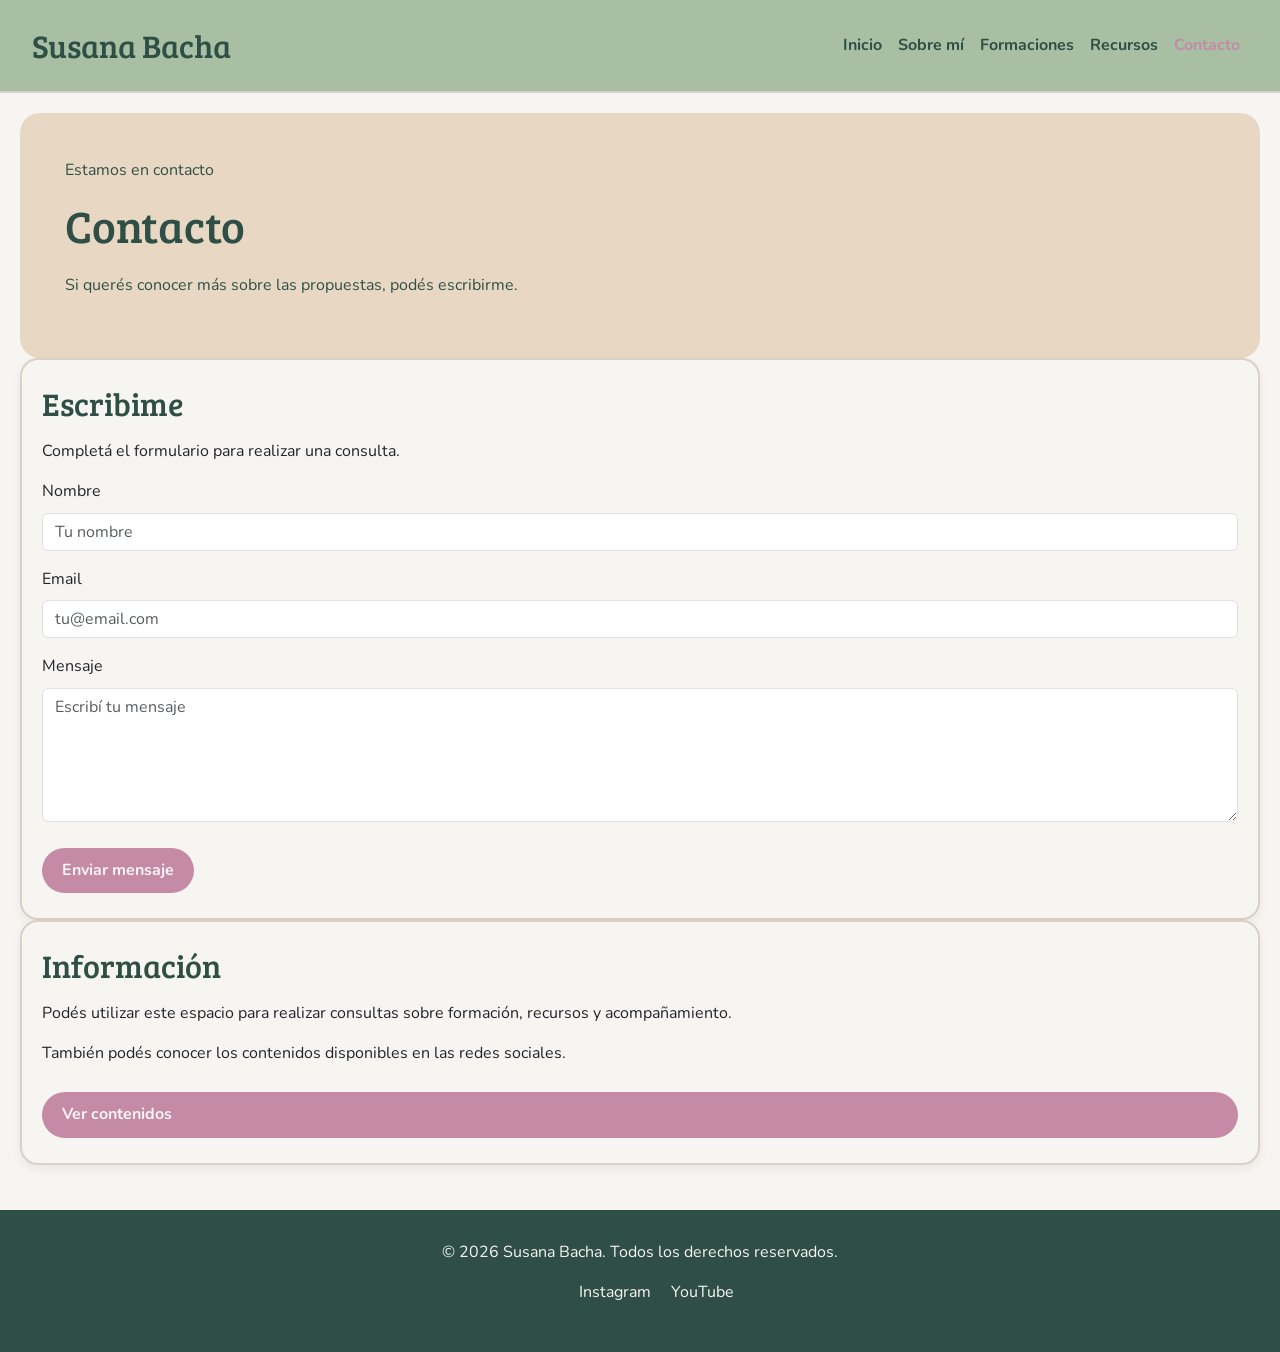
==== pages/contacto.html @ 761ca7cb "refactor: create SCSS architecture" ====
<!DOCTYPE html>
<html lang="es">

<head>

    <meta charset="UTF-8">
    <meta name="viewport" content="width=device-width, initial-scale=1.0">

    <meta
        name="description"
        content="Contacto de Susana Bacha para conocer propuestas de formación en Acompañamiento Terapéutico.">

    <!-- Bootstrap CSS -->
    <link
        href="https://cdn.jsdelivr.net/npm/bootstrap@5.3.8/dist/css/bootstrap.min.css"
        rel="stylesheet">

    <!-- Google Fonts -->
    <link
        href="https://fonts.googleapis.com/css2?family=Bree+Serif&family=Nunito:wght@400;600;700&display=swap"
        rel="stylesheet">

    <!-- CSS propio -->
    <link rel="stylesheet" href="../styles/styles.css">

    <title>Contacto | Susana Bacha</title>

</head>

<body>

    <!-- NAVBAR -->
    <nav class="navbar navbar-expand-lg site-navbar">

        <div class="container-fluid">

            <a
                class="navbar-brand site-brand"
                href="../index.html">
                Susana Bacha
            </a>

            <button
                class="navbar-toggler"
                type="button"
                data-bs-toggle="collapse"
                data-bs-target="#mainNavbar"
                aria-controls="mainNavbar"
                aria-expanded="false"
                aria-label="Abrir navegación">

                <span class="navbar-toggler-icon"></span>

            </button>


            <div
                class="collapse navbar-collapse"
                id="mainNavbar">

                <ul class="navbar-nav ms-auto">

                    <li class="nav-item">
                        <a
                            class="nav-link"
                            href="../index.html">
                            Inicio
                        </a>
                    </li>

                    <li class="nav-item">
                        <a
                            class="nav-link"
                            href="sobremi.html">
                            Sobre mí
                        </a>
                    </li>

                    <li class="nav-item">
                        <a
                            class="nav-link"
                            href="formaciones.html">
                            Formaciones
                        </a>
                    </li>

                    <li class="nav-item">
                        <a
                            class="nav-link"
                            href="recursos.html">
                            Recursos
                        </a>
                    </li>

                    <li class="nav-item">
                        <a
                            class="nav-link active"
                            href="contacto.html">
                            Contacto
                        </a>
                    </li>

                </ul>

            </div>

        </div>

    </nav>


    <main class="inner-page">

        <!-- HERO -->
        <section class="hero">

            <div class="hero-content">

                <p class="eyebrow">
                    Estamos en contacto
                </p>

                <h1>
                    Contacto
                </h1>

                <p>
                    Si querés conocer más sobre las propuestas,
                    podés escribirme.
                </p>

            </div>

        </section>


        <!-- CONTACTO -->
        <section class="contact-grid">

            <article class="card">

                <h2>
                    Escribime
                </h2>

                <p>
                    Completá el formulario para realizar una consulta.
                </p>


                <form>

                    <div class="mb-3">

                        <label
                            for="nombre"
                            class="form-label">
                            Nombre
                        </label>

                        <input
                            type="text"
                            class="form-control"
                            id="nombre"
                            placeholder="Tu nombre"
                            required>

                    </div>


                    <div class="mb-3">

                        <label
                            for="email"
                            class="form-label">
                            Email
                        </label>

                        <input
                            type="email"
                            class="form-control"
                            id="email"
                            placeholder="tu@email.com"
                            required>

                    </div>


                    <div class="mb-3">

                        <label
                            for="mensaje"
                            class="form-label">
                            Mensaje
                        </label>

                        <textarea
                            class="form-control"
                            id="mensaje"
                            rows="5"
                            placeholder="Escribí tu mensaje"
                            required></textarea>

                    </div>


                    <button
                        type="submit"
                        class="button-link border-0">
                        Enviar mensaje
                    </button>

                </form>

            </article>


            <article class="card">

                <h2>
                    Información
                </h2>

                <p>
                    Podés utilizar este espacio para realizar consultas
                    sobre formación, recursos y acompañamiento.
                </p>

                <p>
                    También podés conocer los contenidos disponibles
                    en las redes sociales.
                </p>

                <a
                    class="button-link"
                    href="https://www.youtube.com/@susana_bacha"
                    target="_blank"
                    rel="noopener">
                    Ver contenidos
                </a>

            </article>

        </section>

    </main>


    <!-- FOOTER -->
    <footer class="site-footer">

        <p>
            &copy; 2026 Susana Bacha. Todos los derechos reservados.
        </p>

        <nav>

            <ul>

                <li>
                    <a
                        href="https://www.instagram.com/susana_bacha/"
                        target="_blank"
                        rel="noopener">
                        Instagram
                    </a>
                </li>

                <li>
                    <a
                        href="https://www.youtube.com/@susana_bacha"
                        target="_blank"
                        rel="noopener">
                        YouTube
                    </a>
                </li>

            </ul>

        </nav>

    </footer>


    <!-- Bootstrap JS -->
    <script
        src="https://cdn.jsdelivr.net/npm/bootstrap@5.3.8/dist/js/bootstrap.bundle.min.js">
    </script>

</body>

</html>
---- styles/styles.css ----
@import url("https://fonts.googleapis.com/css2?family=Bree+Serif&family=Nunito:wght@400;600;700&display=swap");
body {
  font-family: "Nunito", Arial, sans-serif;
}

h1,
h2,
h3 {
  font-family: "Bree Serif", Georgia, serif;
  color: #2F4F46;
}

h1 {
  font-size: 2.2rem;
  margin-bottom: 20px;
}

h2 {
  font-size: 1.8rem;
  margin-bottom: 15px;
}

h3 {
  font-size: 1.4rem;
  margin-bottom: 10px;
}

p {
  font-size: 1rem;
  margin-bottom: 15px;
}

a {
  text-decoration: none;
}

@media (min-width: 1024px) {
  h1 {
    font-size: 2.8rem;
  }
  h2 {
    font-size: 2rem;
  }
}
* {
  margin: 0;
  padding: 0;
  box-sizing: border-box;
}

body {
  background-color: #F7F5F2;
  color: #2F4F46;
  line-height: 1.6;
}

main {
  width: 100%;
  padding: 20px;
}

.content-section {
  width: 100%;
  padding: 20px 0;
}

.section-content {
  background-color: #F7F5F2;
  padding: 25px 20px;
  border: 2px solid #DCCFC4;
  border-radius: 18px;
}

.section-heading {
  margin-bottom: 20px;
}

.feature-list {
  background-color: #E8D8C3;
  padding: 25px 25px 25px 45px;
  border-radius: 18px;
  display: flex;
  flex-direction: column;
  gap: 10px;
}
.feature-list li {
  margin: 0;
}

.home-grid,
.formations-grid {
  display: grid;
  grid-template-columns: 1fr;
  gap: 25px;
  width: 100%;
}

@media (min-width: 1024px) {
  .home-grid {
    max-width: 1200px;
    margin: 0 auto;
    grid-template-columns: 1fr 1fr;
    grid-template-areas: "hero hero" "about resources" "featured featured";
    gap: 35px;
  }
  .home-grid .hero {
    grid-area: hero;
  }
  .home-grid .about-section {
    grid-area: about;
  }
  .home-grid .resources-section {
    grid-area: resources;
  }
  .home-grid .featured-section {
    grid-area: featured;
  }
  .formations-grid {
    max-width: 1200px;
    margin: 0 auto;
    grid-template-columns: 1fr 1fr 1fr;
    grid-template-areas: "hero hero hero" "intro intro intro" "courses courses courses" "benefits benefits benefits";
    gap: 35px;
  }
  .formations-grid .hero {
    grid-area: hero;
  }
  .formations-grid .formations-intro {
    grid-area: intro;
  }
  .formations-grid .courses-section {
    grid-area: courses;
  }
  .formations-grid .benefits-section {
    grid-area: benefits;
  }
}
.hero {
  background-color: #E8D8C3;
  padding: 30px 20px;
  border-radius: 20px;
  display: flex;
  flex-direction: column;
  justify-content: center;
  align-items: center;
  gap: 25px;
  text-align: center;
}

.hero-content {
  flex: 1;
}
.hero-content p {
  max-width: 650px;
}

.hero figure {
  width: 100%;
  display: flex;
  flex-direction: column;
  align-items: center;
  gap: 10px;
}

.hero img {
  width: 100%;
  max-width: 400px;
  border-radius: 20px;
}

.hero figcaption {
  font-size: 0.9rem;
}

@media (min-width: 1024px) {
  .hero {
    flex-direction: row;
    justify-content: space-between;
    align-items: center;
    padding: 45px;
    gap: 50px;
    text-align: left;
  }
  .hero figure {
    flex: 0 1 400px;
  }
}
.site-navbar {
  background-color: #A8BFA3;
  padding: 15px 20px;
  border-bottom: 2px solid #DCCFC4;
}
.site-navbar .site-brand {
  font-family: "Bree Serif", Georgia, serif;
  font-size: 2rem;
  color: #2F4F46;
}
.site-navbar .nav-link {
  color: #2F4F46;
  font-weight: 700;
  padding: 8px 12px;
  border-radius: 8px;
  transition: background-color 0.3s ease, color 0.3s ease, transform 0.2s ease;
}
.site-navbar .nav-link:hover {
  background-color: #E8D8C3;
  color: #C58AA5;
  transform: translateY(-2px);
}
.site-navbar .nav-link:focus {
  background-color: #E8D8C3;
  color: #2F4F46;
  outline: 2px solid #C58AA5;
  outline-offset: 2px;
}
.site-navbar .nav-link:active {
  background-color: #C58AA5;
  color: #F7F5F2;
}
.site-navbar .nav-link.active {
  color: #C58AA5;
}
.site-navbar .navbar-toggler {
  border: 2px solid #2F4F46;
  padding: 8px;
  transition: background-color 0.3s ease, transform 0.2s ease;
}
.site-navbar .navbar-toggler:hover {
  background-color: #E8D8C3;
  transform: scale(1.05);
}
.site-navbar .navbar-toggler:focus {
  box-shadow: 0 0 0 3px rgba(197, 138, 165, 0.35);
}
.site-navbar .navbar-toggler:active {
  background-color: #C58AA5;
}

.site-footer {
  background-color: #2F4F46;
  color: #F7F5F2;
  padding: 30px 20px;
  margin-top: 25px;
  text-align: center;
}
.site-footer p {
  margin-bottom: 15px;
}
.site-footer a {
  color: #F7F5F2;
  transition: color 0.3s ease, transform 0.2s ease;
}
.site-footer a:hover {
  color: #C58AA5;
}
.site-footer a:focus {
  color: #C58AA5;
  outline: 2px solid #C58AA5;
  outline-offset: 3px;
}
.site-footer a:active {
  color: #E8D8C3;
}
.site-footer ul {
  list-style: none;
  display: flex;
  justify-content: center;
  align-items: center;
  gap: 20px;
}

.button-link {
  display: inline-block;
  background-color: #C58AA5;
  color: #F7F5F2;
  padding: 10px 20px;
  border-radius: 25px;
  font-weight: 700;
  margin-top: 10px;
  transition: background-color 0.3s ease, color 0.3s ease, transform 0.2s ease, box-shadow 0.3s ease;
}
.button-link:hover {
  background-color: #2F4F46;
  color: #F7F5F2;
  transform: translateY(-2px);
  box-shadow: 0 5px 12px rgba(47, 79, 70, 0.2);
}
.button-link:focus {
  background-color: #2F4F46;
  color: #F7F5F2;
  outline: 3px solid #C58AA5;
  outline-offset: 3px;
}
.button-link:active {
  background-color: #C58AA5;
  color: #F7F5F2;
  transform: translateY(1px);
  box-shadow: none;
}

.card-container {
  display: flex;
  flex-direction: column;
  justify-content: center;
  align-items: stretch;
  gap: 20px;
}

.card {
  flex: 1;
  background-color: #F7F5F2;
  border: 2px solid #DCCFC4;
  border-radius: 18px;
  padding: 25px 20px;
  box-shadow: 0 4px 10px rgba(47, 79, 70, 0.08);
  transition: transform 0.3s ease, box-shadow 0.3s ease, border-color 0.3s ease;
}
.card:hover {
  transform: translateY(-5px);
  border-color: #C58AA5;
  box-shadow: 0 8px 20px rgba(47, 79, 70, 0.15);
}
.card:focus-within {
  border-color: #C58AA5;
  box-shadow: 0 0 0 4px rgba(197, 138, 165, 0.2);
}

@media (min-width: 1024px) {
  .card-container {
    flex-direction: row;
    justify-content: center;
    align-items: stretch;
    gap: 25px;
  }
}
.custom-carousel {
  max-width: 900px;
  margin: 25px auto 0;
  overflow: hidden;
  border-radius: 20px;
  box-shadow: 0 5px 15px rgba(47, 79, 70, 0.15);
}
.custom-carousel .carousel-item img {
  width: 100%;
  height: 350px;
  object-fit: cover;
}
.custom-carousel .carousel-caption {
  background-color: rgba(47, 79, 70, 0.78);
  padding: 15px;
  border-radius: 12px;
}
.custom-carousel .carousel-caption h3 {
  color: #F7F5F2;
  margin-bottom: 5px;
}
.custom-carousel .carousel-caption p {
  color: #F7F5F2;
  margin-bottom: 0;
}
.custom-carousel .carousel-control-prev,
.custom-carousel .carousel-control-next {
  transition: background-color 0.3s ease, opacity 0.3s ease;
}
.custom-carousel .carousel-control-prev:hover,
.custom-carousel .carousel-control-next:hover {
  background-color: rgba(47, 79, 70, 0.2);
}
.custom-carousel .carousel-control-prev:focus,
.custom-carousel .carousel-control-next:focus {
  outline: 3px solid #C58AA5;
  outline-offset: -3px;
}
.custom-carousel .carousel-control-prev:active,
.custom-carousel .carousel-control-next:active {
  background-color: rgba(197, 138, 165, 0.5);
}
.custom-carousel .carousel-indicators button {
  transition: opacity 0.3s ease, transform 0.2s ease;
}
.custom-carousel .carousel-indicators button:hover {
  transform: scale(1.2);
}
.custom-carousel .carousel-indicators button:focus {
  outline: 2px solid #C58AA5;
  outline-offset: 3px;
}

@media (min-width: 1024px) {
  .custom-carousel .carousel-item img {
    height: 450px;
  }
}

/*# sourceMappingURL=styles.css.map */
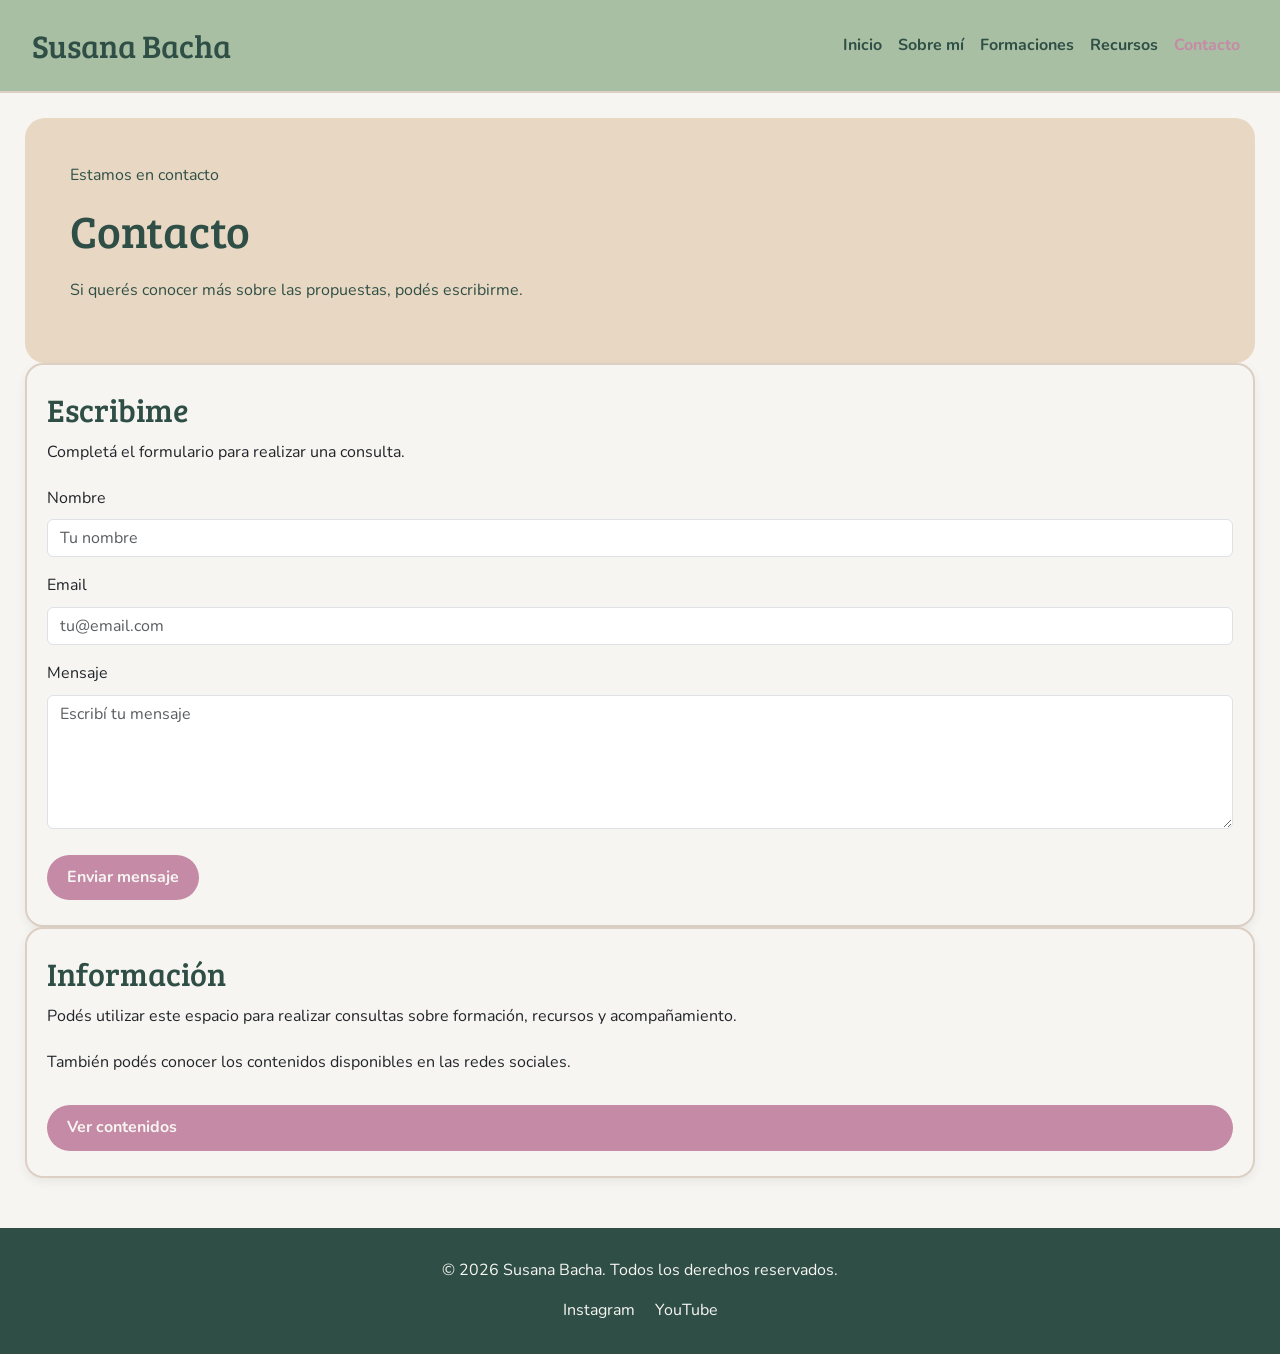
==== commit 6182da4d: "feat: add animations and full responsive design" ====
--- a/pages/contacto.html
+++ b/pages/contacto.html
@@ -13,6 +13,11 @@
     <!-- Bootstrap CSS -->
     <link
         href="https://cdn.jsdelivr.net/npm/bootstrap@5.3.8/dist/css/bootstrap.min.css"
+        rel="stylesheet">
+
+    <!-- AOS Animation Library -->
+    <link
+        href="https://unpkg.com/aos@2.3.4/dist/aos.css"
         rel="stylesheet">
 
     <!-- Google Fonts -->
@@ -112,7 +117,10 @@
     <main class="inner-page">
 
         <!-- HERO -->
-        <section class="hero">
+        <section
+            class="hero"
+            data-aos="fade-up"
+            data-aos-duration="800">
 
             <div class="hero-content">
 
@@ -137,7 +145,10 @@
         <!-- CONTACTO -->
         <section class="contact-grid">
 
-            <article class="card">
+            <article
+                class="card"
+                data-aos="fade-right"
+                data-aos-delay="100">
 
                 <h2>
                     Escribime
@@ -215,7 +226,10 @@
             </article>
 
 
-            <article class="card">
+            <article
+                class="card"
+                data-aos="fade-left"
+                data-aos-delay="200">
 
                 <h2>
                     Información
@@ -287,6 +301,19 @@
         src="https://cdn.jsdelivr.net/npm/bootstrap@5.3.8/dist/js/bootstrap.bundle.min.js">
     </script>
 
+    <!-- AOS Animation Library -->
+    <script
+        src="https://unpkg.com/aos@2.3.4/dist/aos.js">
+    </script>
+
+    <script>
+        AOS.init({
+            duration: 800,
+            once: true,
+            offset: 80
+        });
+    </script>
+
 </body>
 
 </html>
--- a/styles/styles.css
+++ b/styles/styles.css
@@ -1,4 +1,9 @@
 @import url("https://fonts.googleapis.com/css2?family=Bree+Serif&family=Nunito:wght@400;600;700&display=swap");
+.card:focus-visible, .button-link:focus-visible, .site-navbar .site-brand:focus-visible, .site-navbar .nav-link:focus-visible {
+  outline: 3px solid #C58AA5;
+  outline-offset: 3px;
+}
+
 body {
   font-family: "Nunito", Arial, sans-serif;
 }
@@ -12,21 +17,25 @@
 
 h1 {
   font-size: 2.2rem;
+  line-height: 1.2;
   margin-bottom: 20px;
 }
 
 h2 {
   font-size: 1.8rem;
+  line-height: 1.25;
   margin-bottom: 15px;
 }
 
 h3 {
   font-size: 1.4rem;
+  line-height: 1.3;
   margin-bottom: 10px;
 }
 
 p {
   font-size: 1rem;
+  line-height: 1.6;
   margin-bottom: 15px;
 }
 
@@ -34,12 +43,46 @@
   text-decoration: none;
 }
 
+@media (max-width: 575.98px) {
+  h1 {
+    font-size: 1.9rem;
+  }
+  h2 {
+    font-size: 1.55rem;
+  }
+  h3 {
+    font-size: 1.25rem;
+  }
+  p {
+    font-size: 0.95rem;
+    line-height: 1.5;
+  }
+}
+@media (min-width: 768px) {
+  h1 {
+    font-size: 2.4rem;
+  }
+  h2 {
+    font-size: 1.9rem;
+  }
+  h3 {
+    font-size: 1.45rem;
+  }
+}
 @media (min-width: 1024px) {
   h1 {
     font-size: 2.8rem;
   }
   h2 {
     font-size: 2rem;
+  }
+  h3 {
+    font-size: 1.4rem;
+  }
+}
+@media (prefers-reduced-motion: reduce) {
+  html {
+    scroll-behavior: auto;
   }
 }
 * {
@@ -52,6 +95,7 @@
   background-color: #F7F5F2;
   color: #2F4F46;
   line-height: 1.6;
+  overflow-x: hidden;
 }
 
 main {
@@ -95,6 +139,55 @@
   width: 100%;
 }
 
+@media (max-width: 575.98px) {
+  main {
+    padding: 10px;
+  }
+  .content-section {
+    padding: 10px 0;
+  }
+  .section-content {
+    padding: 20px 10px;
+    border-radius: 12px;
+  }
+  .feature-list {
+    padding: 20px 20px 20px 30px;
+  }
+  .home-grid,
+  .formations-grid {
+    gap: 20px;
+  }
+}
+@media (min-width: 768px) {
+  main {
+    padding: 25px;
+  }
+  .content-section {
+    padding: 20px 0;
+  }
+  .section-content {
+    padding: 35px 25px;
+  }
+  .home-grid,
+  .formations-grid {
+    gap: 25px;
+  }
+  .home-grid {
+    grid-template-columns: 1fr 1fr;
+  }
+  .home-grid .about-section,
+  .home-grid .resources-section {
+    min-width: 0;
+  }
+  .formations-grid {
+    grid-template-columns: 1fr 1fr;
+  }
+  .formations-grid .formations-intro,
+  .formations-grid .courses-section,
+  .formations-grid .benefits-section {
+    min-width: 0;
+  }
+}
 @media (min-width: 1024px) {
   .home-grid {
     max-width: 1200px;
@@ -131,8 +224,50 @@
   .formations-grid .courses-section {
     grid-area: courses;
   }
+  .formations-grid .courses-section .card-container {
+    grid-column: 1/-1;
+  }
   .formations-grid .benefits-section {
     grid-area: benefits;
+  }
+}
+img,
+video,
+iframe {
+  max-width: 100%;
+  height: auto;
+}
+
+input,
+textarea,
+select {
+  max-width: 100%;
+}
+
+.card,
+.section-content,
+.hero {
+  min-width: 0;
+}
+
+@media (prefers-reduced-motion: reduce) {
+  *,
+  *::before,
+  *::after {
+    scroll-behavior: auto !important;
+    animation-duration: 0.01ms !important;
+    animation-iteration-count: 1 !important;
+    transition-duration: 0.01ms !important;
+  }
+}
+@keyframes hero-entrance {
+  from {
+    opacity: 0;
+    transform: translateY(20px);
+  }
+  to {
+    opacity: 1;
+    transform: translateY(0);
   }
 }
 .hero {
@@ -145,6 +280,7 @@
   align-items: center;
   gap: 25px;
   text-align: center;
+  animation: hero-entrance 0.8s ease-out both;
 }
 
 .hero-content {
@@ -161,28 +297,61 @@
   align-items: center;
   gap: 10px;
 }
-
-.hero img {
+.hero figure img {
   width: 100%;
   max-width: 400px;
   border-radius: 20px;
+  transition: transform 0.3s ease, box-shadow 0.3s ease;
+}
+.hero figure img:hover {
+  transform: scale(1.02);
+  box-shadow: 0 8px 20px rgba(47, 79, 70, 0.15);
 }
 
 .hero figcaption {
   font-size: 0.9rem;
 }
 
+@media (max-width: 575.98px) {
+  .hero {
+    padding: 25px 10px;
+    gap: 20px;
+  }
+  .hero-content p {
+    max-width: 100%;
+  }
+  .hero figure img {
+    max-width: 100%;
+  }
+}
+@media (min-width: 768px) {
+  .hero {
+    padding: 30px 25px;
+    gap: 35px;
+  }
+}
 @media (min-width: 1024px) {
   .hero {
     flex-direction: row;
     justify-content: space-between;
     align-items: center;
     padding: 45px;
-    gap: 50px;
+    gap: 30px;
     text-align: left;
   }
   .hero figure {
     flex: 0 1 400px;
+  }
+}
+@media (prefers-reduced-motion: reduce) {
+  .hero {
+    animation: none;
+  }
+  .hero figure img {
+    transition: none;
+  }
+  .hero figure img:hover {
+    transform: none;
   }
 }
 .site-navbar {
@@ -235,6 +404,18 @@
 .site-navbar .navbar-toggler:active {
   background-color: #C58AA5;
 }
+@media (min-width: 768px) {
+  .site-navbar {
+    padding-left: 25px;
+    padding-right: 25px;
+  }
+}
+@media (min-width: 1024px) {
+  .site-navbar {
+    padding-left: 20px;
+    padding-right: 20px;
+  }
+}
 
 .site-footer {
   background-color: #2F4F46;
@@ -253,7 +434,7 @@
 .site-footer a:hover {
   color: #C58AA5;
 }
-.site-footer a:focus {
+.site-footer a:focus-visible {
   color: #C58AA5;
   outline: 2px solid #C58AA5;
   outline-offset: 3px;
@@ -267,8 +448,34 @@
   justify-content: center;
   align-items: center;
   gap: 20px;
-}
-
+  padding: 0;
+  margin: 0;
+  flex-wrap: wrap;
+}
+@media (min-width: 768px) {
+  .site-footer {
+    padding-left: 25px;
+    padding-right: 25px;
+  }
+}
+@media (min-width: 1024px) {
+  .site-footer {
+    padding-left: 20px;
+    padding-right: 20px;
+  }
+}
+
+@media (max-width: 575.98px) {
+  .site-footer {
+    padding: 25px 10px;
+  }
+  .site-footer ul {
+    gap: 10px;
+  }
+  .site-footer p {
+    font-size: 0.9rem;
+  }
+}
 .button-link {
   display: inline-block;
   background-color: #C58AA5;
@@ -277,19 +484,19 @@
   border-radius: 25px;
   font-weight: 700;
   margin-top: 10px;
-  transition: background-color 0.3s ease, color 0.3s ease, transform 0.2s ease, box-shadow 0.3s ease;
+  transition: transform 0.3s ease, box-shadow 0.3s ease;
+}
+.button-link:hover {
+  transform: translateY(-2px);
+  box-shadow: 0 5px 12px rgba(47, 79, 70, 0.2);
 }
 .button-link:hover {
   background-color: #2F4F46;
   color: #F7F5F2;
-  transform: translateY(-2px);
-  box-shadow: 0 5px 12px rgba(47, 79, 70, 0.2);
 }
 .button-link:focus {
   background-color: #2F4F46;
   color: #F7F5F2;
-  outline: 3px solid #C58AA5;
-  outline-offset: 3px;
 }
 .button-link:active {
   background-color: #C58AA5;
@@ -304,6 +511,14 @@
   justify-content: center;
   align-items: stretch;
   gap: 20px;
+}
+@media (min-width: 768px) {
+  .card-container {
+    flex-direction: row;
+    justify-content: center;
+    align-items: stretch;
+    gap: 25px;
+  }
 }
 
 .card {
@@ -313,27 +528,29 @@
   border-radius: 18px;
   padding: 25px 20px;
   box-shadow: 0 4px 10px rgba(47, 79, 70, 0.08);
-  transition: transform 0.3s ease, box-shadow 0.3s ease, border-color 0.3s ease;
+  transition: transform 0.3s ease, box-shadow 0.3s ease;
 }
 .card:hover {
   transform: translateY(-5px);
+  box-shadow: 0 8px 20px rgba(47, 79, 70, 0.15);
+}
+.card:hover {
   border-color: #C58AA5;
-  box-shadow: 0 8px 20px rgba(47, 79, 70, 0.15);
 }
 .card:focus-within {
   border-color: #C58AA5;
   box-shadow: 0 0 0 4px rgba(197, 138, 165, 0.2);
 }
-
-@media (min-width: 1024px) {
-  .card-container {
-    flex-direction: row;
-    justify-content: center;
-    align-items: stretch;
-    gap: 25px;
-  }
-}
+.card h2,
+.card h3 {
+  margin-bottom: 10px;
+}
+.card p {
+  margin-bottom: 20px;
+}
+
 .custom-carousel {
+  width: 100%;
   max-width: 900px;
   margin: 25px auto 0;
   overflow: hidden;
@@ -342,8 +559,12 @@
 }
 .custom-carousel .carousel-item img {
   width: 100%;
-  height: 350px;
+  height: 300px;
   object-fit: cover;
+  transition: transform 0.8s ease;
+}
+.custom-carousel .carousel-item.active img {
+  transform: scale(1.01);
 }
 .custom-carousel .carousel-caption {
   background-color: rgba(47, 79, 70, 0.78);
@@ -352,7 +573,7 @@
 }
 .custom-carousel .carousel-caption h3 {
   color: #F7F5F2;
-  margin-bottom: 5px;
+  margin-bottom: 10px;
 }
 .custom-carousel .carousel-caption p {
   color: #F7F5F2;
@@ -366,8 +587,8 @@
 .custom-carousel .carousel-control-next:hover {
   background-color: rgba(47, 79, 70, 0.2);
 }
-.custom-carousel .carousel-control-prev:focus,
-.custom-carousel .carousel-control-next:focus {
+.custom-carousel .carousel-control-prev:focus-visible,
+.custom-carousel .carousel-control-next:focus-visible {
   outline: 3px solid #C58AA5;
   outline-offset: -3px;
 }
@@ -381,15 +602,59 @@
 .custom-carousel .carousel-indicators button:hover {
   transform: scale(1.2);
 }
-.custom-carousel .carousel-indicators button:focus {
+.custom-carousel .carousel-indicators button:focus-visible {
   outline: 2px solid #C58AA5;
   outline-offset: 3px;
 }
 
+@media (max-width: 575.98px) {
+  .custom-carousel {
+    margin-top: 20px;
+    border-radius: 12px;
+  }
+  .custom-carousel .carousel-item img {
+    height: 230px;
+  }
+  .custom-carousel .carousel-caption {
+    left: 8%;
+    right: 8%;
+    bottom: 10px;
+    padding: 10px;
+  }
+  .custom-carousel .carousel-caption h3 {
+    font-size: 1.1rem;
+    margin-bottom: 4px;
+  }
+  .custom-carousel .carousel-caption p {
+    font-size: 0.8rem;
+    line-height: 1.3;
+  }
+  .custom-carousel .carousel-control-prev,
+  .custom-carousel .carousel-control-next {
+    width: 12%;
+  }
+}
+@media (min-width: 768px) {
+  .custom-carousel .carousel-item img {
+    height: 350px;
+  }
+  .custom-carousel .carousel-caption {
+    left: 10%;
+    right: 10%;
+  }
+}
 @media (min-width: 1024px) {
   .custom-carousel .carousel-item img {
     height: 450px;
   }
 }
+@media (prefers-reduced-motion: reduce) {
+  .custom-carousel .carousel-item img {
+    transition: none;
+  }
+  .custom-carousel .carousel-item.active img {
+    transform: none;
+  }
+}
 
 /*# sourceMappingURL=styles.css.map */
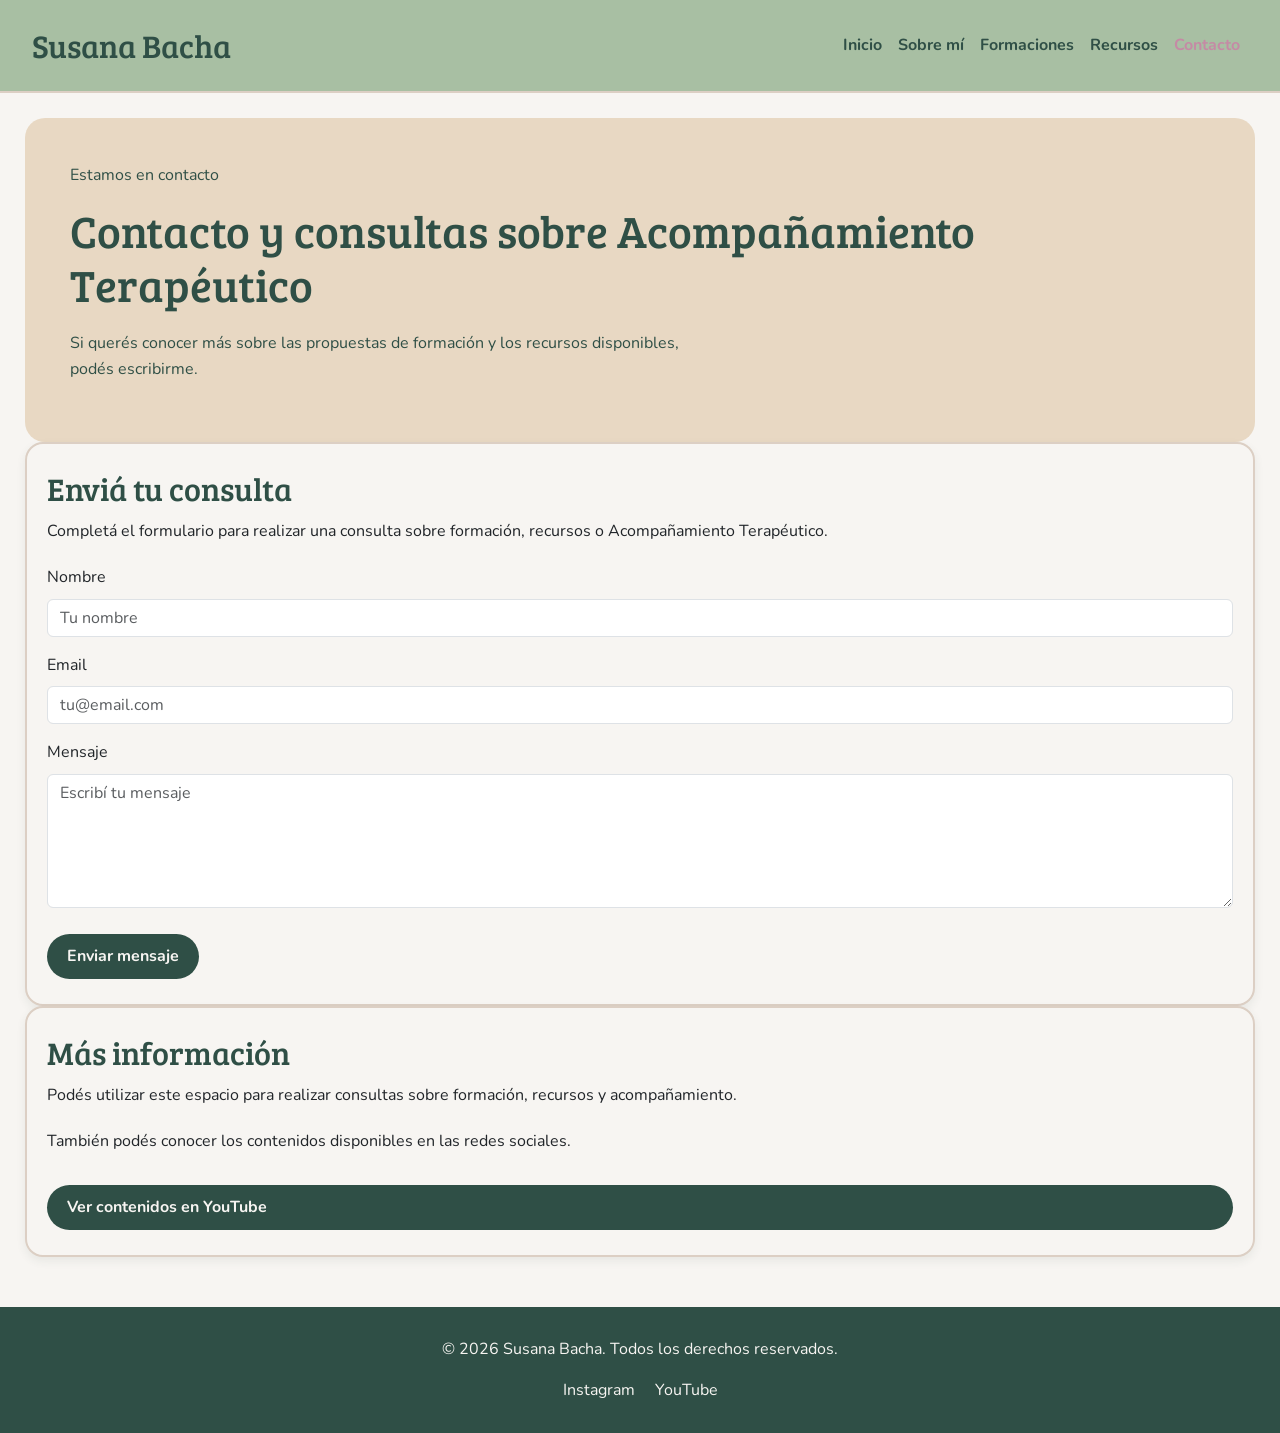
==== commit 341eff41: "Improve SEO and accessibility across pages" ====
--- a/pages/contacto.html
+++ b/pages/contacto.html
@@ -6,9 +6,11 @@
     <meta charset="UTF-8">
     <meta name="viewport" content="width=device-width, initial-scale=1.0">
 
+    <title>Contacto | Susana Bacha - Acompañamiento Terapéutico</title>
+
     <meta
         name="description"
-        content="Contacto de Susana Bacha para conocer propuestas de formación en Acompañamiento Terapéutico.">
+        content="Contactá a Susana Bacha para realizar consultas sobre formación, recursos y propuestas de Acompañamiento Terapéutico.">
 
     <!-- Bootstrap CSS -->
     <link
@@ -28,97 +30,101 @@
     <!-- CSS propio -->
     <link rel="stylesheet" href="../styles/styles.css">
 
-    <title>Contacto | Susana Bacha</title>
-
 </head>
 
 <body>
 
-    <!-- NAVBAR -->
-    <nav class="navbar navbar-expand-lg site-navbar">
-
-        <div class="container-fluid">
-
-            <a
-                class="navbar-brand site-brand"
-                href="../index.html">
-                Susana Bacha
-            </a>
-
-            <button
-                class="navbar-toggler"
-                type="button"
-                data-bs-toggle="collapse"
-                data-bs-target="#mainNavbar"
-                aria-controls="mainNavbar"
-                aria-expanded="false"
-                aria-label="Abrir navegación">
-
-                <span class="navbar-toggler-icon"></span>
-
-            </button>
-
-
-            <div
-                class="collapse navbar-collapse"
-                id="mainNavbar">
-
-                <ul class="navbar-nav ms-auto">
-
-                    <li class="nav-item">
-                        <a
-                            class="nav-link"
-                            href="../index.html">
-                            Inicio
-                        </a>
-                    </li>
-
-                    <li class="nav-item">
-                        <a
-                            class="nav-link"
-                            href="sobremi.html">
-                            Sobre mí
-                        </a>
-                    </li>
-
-                    <li class="nav-item">
-                        <a
-                            class="nav-link"
-                            href="formaciones.html">
-                            Formaciones
-                        </a>
-                    </li>
-
-                    <li class="nav-item">
-                        <a
-                            class="nav-link"
-                            href="recursos.html">
-                            Recursos
-                        </a>
-                    </li>
-
-                    <li class="nav-item">
-                        <a
-                            class="nav-link active"
-                            href="contacto.html">
-                            Contacto
-                        </a>
-                    </li>
-
-                </ul>
+    <!-- HEADER Y NAVBAR -->
+    <header>
+
+        <nav
+            class="navbar navbar-expand-lg site-navbar"
+            aria-label="Navegación principal">
+
+            <div class="container-fluid">
+
+                <a
+                    class="navbar-brand site-brand"
+                    href="../index.html">
+                    Susana Bacha
+                </a>
+
+                <button
+                    class="navbar-toggler"
+                    type="button"
+                    data-bs-toggle="collapse"
+                    data-bs-target="#mainNavbar"
+                    aria-controls="mainNavbar"
+                    aria-expanded="false"
+                    aria-label="Abrir o cerrar navegación">
+
+                    <span class="navbar-toggler-icon"></span>
+
+                </button>
+
+                <div
+                    class="collapse navbar-collapse"
+                    id="mainNavbar">
+
+                    <ul class="navbar-nav ms-auto">
+
+                        <li class="nav-item">
+                            <a
+                                class="nav-link"
+                                href="../index.html">
+                                Inicio
+                            </a>
+                        </li>
+
+                        <li class="nav-item">
+                            <a
+                                class="nav-link"
+                                href="sobremi.html">
+                                Sobre mí
+                            </a>
+                        </li>
+
+                        <li class="nav-item">
+                            <a
+                                class="nav-link"
+                                href="formaciones.html">
+                                Formaciones
+                            </a>
+                        </li>
+
+                        <li class="nav-item">
+                            <a
+                                class="nav-link"
+                                href="recursos.html">
+                                Recursos
+                            </a>
+                        </li>
+
+                        <li class="nav-item">
+                            <a
+                                class="nav-link active"
+                                href="contacto.html"
+                                aria-current="page">
+                                Contacto
+                            </a>
+                        </li>
+
+                    </ul>
+
+                </div>
 
             </div>
 
-        </div>
-
-    </nav>
-
+        </nav>
+
+    </header>
 
     <main class="inner-page">
 
         <!-- HERO -->
         <section
             class="hero"
+            aria-labelledby="main-title"
             data-aos="fade-up"
             data-aos-duration="800">
 
@@ -128,36 +134,38 @@
                     Estamos en contacto
                 </p>
 
-                <h1>
-                    Contacto
+                <h1 id="main-title">
+                    Contacto y consultas sobre Acompañamiento Terapéutico
                 </h1>
 
                 <p>
-                    Si querés conocer más sobre las propuestas,
-                    podés escribirme.
+                    Si querés conocer más sobre las propuestas de formación
+                    y los recursos disponibles, podés escribirme.
                 </p>
 
             </div>
 
         </section>
 
-
         <!-- CONTACTO -->
-        <section class="contact-grid">
+        <section
+            class="contact-grid"
+            aria-label="Opciones de contacto">
 
             <article
                 class="card"
+                aria-labelledby="form-title"
                 data-aos="fade-right"
                 data-aos-delay="100">
 
-                <h2>
-                    Escribime
+                <h2 id="form-title">
+                    Enviá tu consulta
                 </h2>
 
                 <p>
-                    Completá el formulario para realizar una consulta.
-                </p>
-
+                    Completá el formulario para realizar una consulta
+                    sobre formación, recursos o Acompañamiento Terapéutico.
+                </p>
 
                 <form>
 
@@ -173,11 +181,12 @@
                             type="text"
                             class="form-control"
                             id="nombre"
+                            name="nombre"
                             placeholder="Tu nombre"
+                            autocomplete="name"
                             required>
 
                     </div>
-
 
                     <div class="mb-3">
 
@@ -191,11 +200,12 @@
                             type="email"
                             class="form-control"
                             id="email"
+                            name="email"
                             placeholder="tu@email.com"
+                            autocomplete="email"
                             required>
 
                     </div>
-
 
                     <div class="mb-3">
 
@@ -208,12 +218,12 @@
                         <textarea
                             class="form-control"
                             id="mensaje"
+                            name="mensaje"
                             rows="5"
                             placeholder="Escribí tu mensaje"
                             required></textarea>
 
                     </div>
-
 
                     <button
                         type="submit"
@@ -225,14 +235,14 @@
 
             </article>
 
-
             <article
                 class="card"
+                aria-labelledby="information-title"
                 data-aos="fade-left"
                 data-aos-delay="200">
 
-                <h2>
-                    Información
+                <h2 id="information-title">
+                    Más información
                 </h2>
 
                 <p>
@@ -249,8 +259,8 @@
                     class="button-link"
                     href="https://www.youtube.com/@susana_bacha"
                     target="_blank"
-                    rel="noopener">
-                    Ver contenidos
+                    rel="noopener noreferrer">
+                    Ver contenidos en YouTube
                 </a>
 
             </article>
@@ -258,7 +268,6 @@
         </section>
 
     </main>
-
 
     <!-- FOOTER -->
     <footer class="site-footer">
@@ -267,7 +276,7 @@
             &copy; 2026 Susana Bacha. Todos los derechos reservados.
         </p>
 
-        <nav>
+        <nav aria-label="Redes sociales">
 
             <ul>
 
@@ -275,7 +284,7 @@
                     <a
                         href="https://www.instagram.com/susana_bacha/"
                         target="_blank"
-                        rel="noopener">
+                        rel="noopener noreferrer">
                         Instagram
                     </a>
                 </li>
@@ -284,7 +293,7 @@
                     <a
                         href="https://www.youtube.com/@susana_bacha"
                         target="_blank"
-                        rel="noopener">
+                        rel="noopener noreferrer">
                         YouTube
                     </a>
                 </li>
@@ -294,7 +303,6 @@
         </nav>
 
     </footer>
-
 
     <!-- Bootstrap JS -->
     <script
--- a/styles/styles.css
+++ b/styles/styles.css
@@ -478,12 +478,14 @@
 }
 .button-link {
   display: inline-block;
-  background-color: #C58AA5;
+  background-color: #2F4F46;
   color: #F7F5F2;
   padding: 10px 20px;
   border-radius: 25px;
   font-weight: 700;
   margin-top: 10px;
+  text-decoration: none;
+  cursor: pointer;
   transition: transform 0.3s ease, box-shadow 0.3s ease;
 }
 .button-link:hover {
@@ -494,12 +496,14 @@
   background-color: #2F4F46;
   color: #F7F5F2;
 }
-.button-link:focus {
+.button-link:focus-visible {
   background-color: #2F4F46;
   color: #F7F5F2;
+  outline: 3px solid #C58AA5;
+  outline-offset: 3px;
 }
 .button-link:active {
-  background-color: #C58AA5;
+  background-color: #2F4F46;
   color: #F7F5F2;
   transform: translateY(1px);
   box-shadow: none;
@@ -656,5 +660,3 @@
     transform: none;
   }
 }
-
-/*# sourceMappingURL=styles.css.map */
